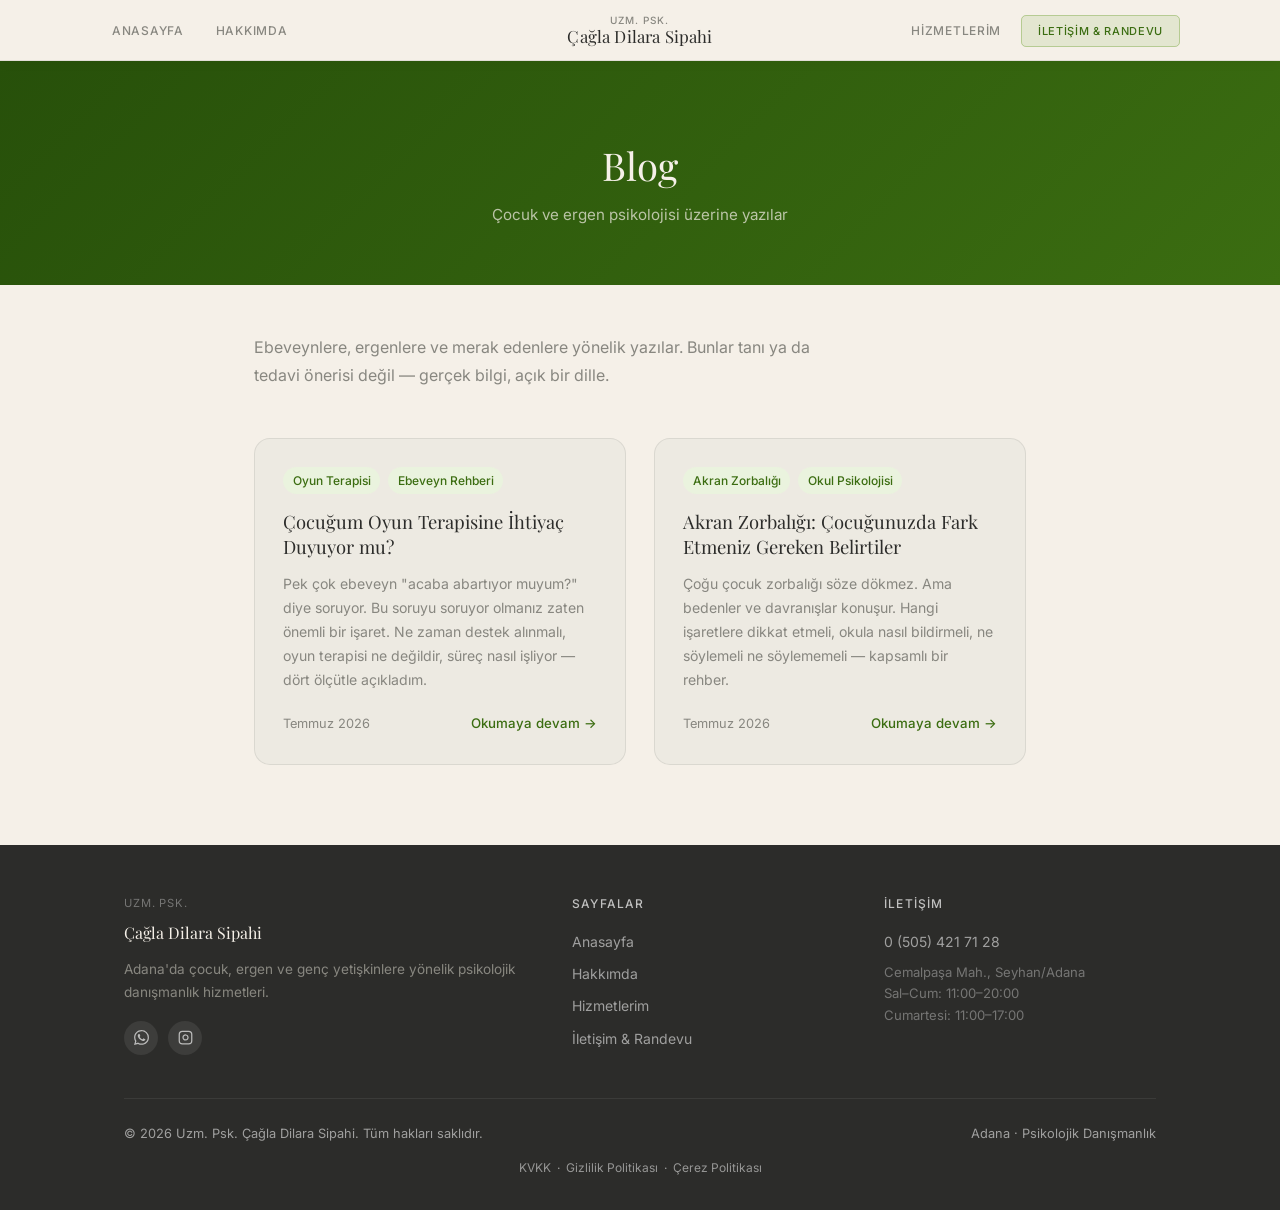
==== blog/index.html @ 6f2ede5b "feat: add blog section with two posts and index page - blog/index.html: blog listing page with card " ====
<!DOCTYPE html>
<html lang="tr">
<head>
  <meta charset="UTF-8">
  <meta name="viewport" content="width=device-width, initial-scale=1.0">
  <title>Blog | Çocuk ve Ergen Psikolojisi | Uzm. Psk. Çağla Dilara Sipahi</title>
  <meta name="description" content="Çocuk, ergen ve genç yetişkin psikolojisi üzerine ebeveynlere ve gençlere yönelik yazılar. Adana çocuk psikoloğu Çağla Dilara Sipahi'nin kaleminden.">
  <link rel="preconnect" href="https://fonts.googleapis.com">
  <link rel="preconnect" href="https://fonts.gstatic.com" crossorigin>
  <link href="https://fonts.googleapis.com/css2?family=Playfair+Display:ital,wght@0,400;0,500;1,400&family=Inter:wght@300;400;500&display=swap" rel="stylesheet">
  <link rel="stylesheet" href="../style.css?v=2">
  <link rel="canonical" href="https://pskcagladsipahi.com/blog">
  <meta property="og:type" content="website">
  <meta property="og:site_name" content="Uzm. Psk. Çağla Dilara Sipahi">
  <meta property="og:title" content="Blog | Çocuk ve Ergen Psikolojisi | Uzm. Psk. Çağla Dilara Sipahi">
  <meta property="og:description" content="Çocuk, ergen ve genç yetişkin psikolojisi üzerine ebeveynlere ve gençlere yönelik yazılar.">
  <meta property="og:url" content="https://pskcagladsipahi.com/blog">
  <meta property="og:locale" content="tr_TR">

  <style>
    .blog-index { max-width: 820px; margin: 0 auto; padding: 3rem 1.5rem 5rem; }
    .blog-index .section-intro { font-size: 1rem; color: var(--text-muted); line-height: 1.8; max-width: 600px; margin-bottom: 3rem; }
    .blog-grid { display: grid; grid-template-columns: 1fr 1fr; gap: 1.75rem; }
    .blog-card { background: var(--bg-alt); border-radius: var(--radius-lg); padding: 1.75rem; text-decoration: none; display: flex; flex-direction: column; transition: box-shadow var(--trans), transform var(--trans); border: 1px solid var(--border); }
    .blog-card:hover { box-shadow: 0 8px 32px rgba(0,0,0,.08); transform: translateY(-2px); }
    .blog-card .card-tags { display: flex; gap: .5rem; flex-wrap: wrap; margin-bottom: 1rem; }
    .blog-card .tag { background: var(--primary-light); color: var(--primary-dark); padding: .18rem .6rem; border-radius: 20px; font-size: .75rem; font-weight: 500; }
    .blog-card h2 { font-family: var(--font-display); font-size: 1.15rem; color: var(--heading); margin: 0 0 .75rem; line-height: 1.35; font-weight: 400; }
    .blog-card p { font-size: .88rem; color: var(--text-muted); line-height: 1.7; margin: 0 0 1.25rem; flex-grow: 1; }
    .blog-card .card-footer { display: flex; align-items: center; justify-content: space-between; font-size: .8rem; color: var(--text-muted); }
    .blog-card .read-more { color: var(--primary-dark); font-weight: 500; font-size: .83rem; }
    .blog-index h1 { font-family: var(--font-display); font-size: clamp(1.6rem, 3vw, 2.2rem); color: var(--heading); margin-bottom: .5rem; font-weight: 400; }
    @media (max-width: 620px) {
      .blog-grid { grid-template-columns: 1fr; }
    }
  </style>
</head>
<body>

  <nav class="navbar navbar-inner">
    <div class="nav-inner">
      <ul class="nav-left">
        <li><a href="/">Anasayfa</a></li>
        <li><a href="/hakkimda">Hakkımda</a></li>
      </ul>
      <a href="/" class="navbar-brand">
        <span class="brand-label">Uzm. Psk.</span>
        <span class="brand-name">Çağla Dilara Sipahi</span>
      </a>
      <ul class="nav-right">
        <li><a href="/hizmetler" class="nav-link">Hizmetlerim</a></li>
        <li><a href="/iletisim" class="nav-link nav-cta">İletişim &amp; Randevu</a></li>
      </ul>
      <button class="hamburger" id="hamburger" aria-label="Menüyü aç/kapat">
        <span></span><span></span><span></span>
      </button>
    </div>
  </nav>

  <div class="nav-links-mobile" id="mobileNav">
    <a href="/">Anasayfa</a>
    <a href="/hakkimda">Hakkımda</a>
    <a href="/hizmetler">Hizmetlerim</a>
    <a href="/iletisim">İletişim &amp; Randevu</a>
  </div>

  <div class="page-banner">
    <div class="container">
      <h1>Blog</h1>
      <p>Çocuk ve ergen psikolojisi üzerine yazılar</p>
    </div>
  </div>

  <main>
    <div class="blog-index">
      <p class="section-intro">Ebeveynlere, ergenlere ve merak edenlere yönelik yazılar. Bunlar tanı ya da tedavi önerisi değil — gerçek bilgi, açık bir dille.</p>

      <div class="blog-grid">

        <a href="/blog/cocugum-oyun-terapisine-ihtiyac-duyuyor-mu" class="blog-card">
          <div class="card-tags">
            <span class="tag">Oyun Terapisi</span>
            <span class="tag">Ebeveyn Rehberi</span>
          </div>
          <h2>Çocuğum Oyun Terapisine İhtiyaç Duyuyor mu?</h2>
          <p>Pek çok ebeveyn "acaba abartıyor muyum?" diye soruyor. Bu soruyu soruyor olmanız zaten önemli bir işaret. Ne zaman destek alınmalı, oyun terapisi ne değildir, süreç nasıl işliyor — dört ölçütle açıkladım.</p>
          <div class="card-footer">
            <time datetime="2026-07-15">Temmuz 2026</time>
            <span class="read-more">Okumaya devam →</span>
          </div>
        </a>

        <a href="/blog/akran-zorbaligi-belirtileri" class="blog-card">
          <div class="card-tags">
            <span class="tag">Akran Zorbalığı</span>
            <span class="tag">Okul Psikolojisi</span>
          </div>
          <h2>Akran Zorbalığı: Çocuğunuzda Fark Etmeniz Gereken Belirtiler</h2>
          <p>Çoğu çocuk zorbalığı söze dökmez. Ama bedenler ve davranışlar konuşur. Hangi işaretlere dikkat etmeli, okula nasıl bildirmeli, ne söylemeli ne söylememeli — kapsamlı bir rehber.</p>
          <div class="card-footer">
            <time datetime="2026-07-15">Temmuz 2026</time>
            <span class="read-more">Okumaya devam →</span>
          </div>
        </a>

      </div>
    </div>
  </main>

  <footer class="footer">
    <div class="container">
      <div class="footer-grid">
        <div class="footer-brand">
          <span class="brand-label">Uzm. Psk.</span>
          <div class="brand-name">Çağla Dilara Sipahi</div>
          <p>Adana'da çocuk, ergen ve genç yetişkinlere yönelik psikolojik danışmanlık hizmetleri.</p>
          <div class="footer-social">
            <a href="https://wa.me/905054217128" class="social-btn" target="_blank" rel="noopener" aria-label="WhatsApp">
              <svg width="15" height="15" viewBox="0 0 24 24" fill="currentColor"><path d="M17.472 14.382c-.297-.149-1.758-.867-2.03-.967-.273-.099-.471-.148-.67.15-.197.297-.767.966-.94 1.164-.173.199-.347.223-.644.075-.297-.15-1.255-.463-2.39-1.475-.883-.788-1.48-1.761-1.653-2.059-.173-.297-.018-.458.13-.606.134-.133.298-.347.446-.52.149-.174.198-.298.298-.497.099-.198.05-.371-.025-.52-.075-.149-.669-1.612-.916-2.207-.242-.579-.487-.5-.669-.51-.173-.008-.371-.01-.57-.01-.198 0-.52.074-.792.372-.272.297-1.04 1.016-1.04 2.479 0 1.462 1.065 2.875 1.213 3.074.149.198 2.096 3.2 5.077 4.487.709.306 1.262.489 1.694.625.712.227 1.36.195 1.871.118.571-.085 1.758-.719 2.006-1.413.248-.694.248-1.289.173-1.413-.074-.124-.272-.198-.57-.347m-5.421 7.403h-.004a9.87 9.87 0 0 1-5.031-1.378l-.361-.214-3.741.982.998-3.648-.235-.374a9.86 9.86 0 0 1-1.51-5.26c.001-5.45 4.436-9.884 9.888-9.884 2.64 0 5.122 1.03 6.988 2.898a9.825 9.825 0 0 1 2.893 6.994c-.003 5.45-4.437 9.884-9.885 9.884m8.413-18.297A11.815 11.815 0 0 0 12.05 0C5.495 0 .16 5.335.157 11.892c0 2.096.547 4.142 1.588 5.945L.057 24l6.305-1.654a11.882 11.882 0 0 0 5.683 1.448h.005c6.554 0 11.89-5.335 11.893-11.893a11.821 11.821 0 0 0-3.48-8.413z"/></svg>
            </a>
            <a href="https://www.instagram.com/uzm.psk.cagladsipahi/" class="social-btn" target="_blank" rel="noopener" aria-label="Instagram">
              <svg width="15" height="15" viewBox="0 0 24 24" fill="none" stroke="currentColor" stroke-width="2"><rect x="2" y="2" width="20" height="20" rx="5"/><path d="M16 11.37A4 4 0 1 1 12.63 8 4 4 0 0 1 16 11.37z"/><line x1="17.5" y1="6.5" x2="17.51" y2="6.5"/></svg>
            </a>
          </div>
        </div>
        <div>
          <h5>Sayfalar</h5>
          <ul>
            <li><a href="/">Anasayfa</a></li>
            <li><a href="/hakkimda">Hakkımda</a></li>
            <li><a href="/hizmetler">Hizmetlerim</a></li>
            <li><a href="/iletisim">İletişim &amp; Randevu</a></li>
          </ul>
        </div>
        <div>
          <h5>İletişim</h5>
          <ul>
            <li><a href="tel:+905054217128">0 (505) 421 71 28</a></li>
            <li style="color:rgba(255,255,255,.35); font-size:.82rem; margin-top:.5rem; line-height:1.65">
              Cemalpaşa Mah., Seyhan/Adana<br>
              Sal–Cum: 11:00–20:00<br>
              Cumartesi: 11:00–17:00
            </li>
          </ul>
        </div>
      </div>
      <div class="footer-bottom">
        <span>&copy; <span id="footer-year">2026</span> Uzm. Psk. Çağla Dilara Sipahi. Tüm hakları saklıdır.</span>
        <span>Adana · Psikolojik Danışmanlık</span>
      </div>
      <div style="text-align:center; padding-top:.75rem; font-size:.75rem;">
        <a href="/kvkk" style="color:rgba(255,255,255,.5); text-decoration:none;">KVKK</a>
        &nbsp;·&nbsp;
        <a href="/gizlilik-politikasi" style="color:rgba(255,255,255,.5); text-decoration:none;">Gizlilik Politikası</a>
        &nbsp;·&nbsp;
        <a href="/cerez-politikasi" style="color:rgba(255,255,255,.5); text-decoration:none;">Çerez Politikası</a>
      </div>
    </div>
  </footer>

  <script>
    const hamburger = document.getElementById('hamburger');
    const mobileNav = document.getElementById('mobileNav');
    hamburger.addEventListener('click', () => mobileNav.classList.toggle('open'));
    mobileNav.querySelectorAll('a').forEach(a => a.addEventListener('click', () => mobileNav.classList.remove('open')));
    document.getElementById('footer-year').textContent = new Date().getFullYear();
  </script>
</body>
</html>
---- style.css ----
/* =============================================
   pskcagladsipahi.com — Design System v2
   ============================================= */

:root {
  --primary:       #639922;
  --primary-dark:  #3B6D11;
  --primary-light: #EAF3DE;
  --accent:        #E8A830;
  --accent-light:  #FDF0D0;
  --accent-dark:   #C48A10;
  --accent-deep:   #A0720A;
  --text:          #2C2C2A;
  --text-muted:    #888780;
  --bg:            #F5F0E8;
  --bg-alt:        #EDEAE2;
  --bg-bej:        #EDE5D0;
  --hero-dark:     #27500A;
  --white:         #FFFFFF;
  --border:        rgba(0,0,0,0.08);
  --whatsapp:      #1DAF5B;
  --whatsapp-text: #C0DD97;

  --font-display: 'Playfair Display', Georgia, serif;
  --font-body:    'Inter', system-ui, sans-serif;

  --radius:    7px;
  --radius-md: 12px;
  --radius-lg: 16px;
  --shadow:    0 4px 24px rgba(44,44,42,.07);
  --shadow-lg: 0 12px 48px rgba(44,44,42,.12);
  --trans:     .28s ease;

  --max-w: 1080px;
}

/* ---- Accessibility ---- */
.visually-hidden { position: absolute; width: 1px; height: 1px; padding: 0; margin: -1px; overflow: hidden; clip: rect(0,0,0,0); white-space: nowrap; border: 0; }

/* ---- Reset ---- */
*, *::before, *::after { box-sizing: border-box; margin: 0; padding: 0; }
html { scroll-behavior: smooth; font-size: 16px; }
body {
  font-family: var(--font-body);
  background: var(--bg);
  color: var(--text);
  line-height: 1.8;
  -webkit-font-smoothing: antialiased;
  font-size: 14px;
}
img { max-width: 100%; display: block; }
a { color: inherit; text-decoration: none; }
ul { list-style: none; }

/* ---- Container ---- */
.container {
  max-width: var(--max-w);
  margin: 0 auto;
  padding: 0 1.5rem;
}

/* ---- Typography ---- */
h1, h2, h3, h4 {
  font-family: var(--font-display);
  line-height: 1.25;
  color: var(--text);
  font-weight: 400;
}
h1 { font-size: clamp(2rem, 5vw, 2.8rem); }
h2 { font-size: clamp(1.5rem, 3vw, 1.9rem); }
h3 { font-size: 1rem; font-weight: 500; font-family: var(--font-body); }
h4 { font-size: .9rem; font-weight: 500; font-family: var(--font-body); }
p  { color: var(--text-muted); }
em { font-style: italic; color: var(--primary); font-family: var(--font-display); }

/* ---- Buttons ---- */
.btn {
  display: inline-flex;
  align-items: center;
  gap: .5rem;
  padding: .8rem 1.6rem;
  border-radius: var(--radius);
  font-size: .88rem;
  font-weight: 500;
  font-family: var(--font-body);
  cursor: pointer;
  border: none;
  transition: transform var(--trans), box-shadow var(--trans), opacity var(--trans);
  white-space: nowrap;
}
.btn:hover { transform: translateY(-2px); box-shadow: var(--shadow-lg); }

.btn-whatsapp {
  background: var(--whatsapp);
  color: var(--whatsapp-text);
  font-size: .92rem;
  font-weight: 600;
  padding: .9rem 1.8rem;
  border-radius: var(--radius);
}
.btn-whatsapp svg { fill: var(--whatsapp-text); }
.btn-whatsapp:hover { opacity: .9; }

.btn-primary { background: var(--primary); color: var(--white); }
.btn-primary:hover { background: var(--primary-dark); }

.btn-outline {
  background: transparent;
  color: var(--primary);
  border: 1.5px solid var(--primary);
}
.btn-outline:hover { background: var(--primary); color: var(--white); }

.btn-outline-white {
  background: transparent;
  color: rgba(245,240,232,.85);
  border: 1.5px solid rgba(245,240,232,.4);
}
.btn-outline-white:hover { background: rgba(255,255,255,.12); }

/* ---- Section helpers ---- */
.section { padding: 5rem 0; }
.section-alt { background: var(--bg-alt); }
.section-bej { background: var(--bg-bej); }

.eyebrow {
  display: inline-block;
  font-size: 11px;
  font-weight: 500;
  letter-spacing: .1em;
  text-transform: uppercase;
  color: var(--accent-deep);
  margin-bottom: .9rem;
}
.section-tag {
  display: inline-block;
  font-size: 11px;
  font-weight: 500;
  letter-spacing: .1em;
  text-transform: uppercase;
  color: var(--accent-deep);
  background: var(--accent-light);
  padding: .3rem .85rem;
  border-radius: 20px;
  margin-bottom: 1rem;
}
.section-title { margin-bottom: .7rem; }
.section-lead  { font-size: .97rem; max-width: 580px; margin-bottom: 2.5rem; }
.centered { text-align: center; }
.centered .section-lead { margin-left: auto; margin-right: auto; }

/* ---- Scroll Reveal ---- */
.reveal {
  opacity: 0;
  transform: translateY(20px);
  transition: opacity .7s ease, transform .7s ease;
}
.reveal.visible {
  opacity: 1;
  transform: translateY(0);
}

/* =============================================
   NAVBAR
   ============================================= */
/* Info bar */
.info-bar {
  position: absolute;
  top: 0; left: 0; right: 0;
  z-index: 1000;
  background: var(--text);
  color: rgba(245,240,232,.65);
  font-size: 11.5px;
  letter-spacing: .03em;
}
.info-bar-inner {
  max-width: var(--max-w);
  margin: 0 auto;
  padding: 7px 40px;
  display: flex;
  align-items: center;
  gap: .75rem;
  flex-wrap: wrap;
}
.info-bar span { display: flex; align-items: center; gap: .35rem; }
.info-bar a { color: rgba(245,240,232,.75); text-decoration: none; transition: color var(--trans); }
.info-bar a:hover { color: #F5C96A; }
.info-bar-sep { color: rgba(245,240,232,.2); }
@media (max-width: 640px) { .info-bar { display: none; } }

.navbar {
  position: absolute;
  top: 34px; left: 0; right: 0;
  z-index: 999;
  padding: 22px 40px;
  background: var(--bg);
  border-bottom: 1px solid var(--border);
  box-shadow: 0 2px 12px rgba(0,0,0,.04);
}
.nav-inner {
  max-width: var(--max-w);
  margin: 0 auto;
  display: grid;
  grid-template-columns: 1fr auto 1fr;
  align-items: center;
}
.nav-left, .nav-right {
  display: flex;
  align-items: center;
  gap: .5rem;
}
.nav-right { justify-content: flex-end; }

.nav-left a, .nav-right a.nav-link {
  font-size: 12px;
  font-weight: 500;
  letter-spacing: .06em;
  text-transform: uppercase;
  color: var(--text-muted);
  padding: .45rem .75rem;
  border-radius: 5px;
  transition: color var(--trans), background var(--trans);
}
.nav-left a:hover,
.nav-right a.nav-link:hover,
.nav-left a.active,
.nav-right a.nav-link.active { color: var(--primary); background: var(--primary-light); }

.nav-cta {
  background: rgba(99,153,34,.12) !important;
  border: 1px solid rgba(99,153,34,.35) !important;
  color: var(--primary-dark) !important;
  font-size: 11px !important;
  font-weight: 500 !important;
  padding: 8px 16px !important;
  border-radius: 5px !important;
  text-transform: uppercase !important;
  letter-spacing: .06em !important;
  transition: background var(--trans) !important;
}
.nav-cta:hover { background: rgba(99,153,34,.2) !important; }

.navbar-brand {
  display: flex;
  flex-direction: column;
  align-items: center;
  text-align: center;
  line-height: 1.2;
}
.navbar-brand .brand-label {
  font-size: 10px;
  letter-spacing: .1em;
  text-transform: uppercase;
  color: var(--text-muted);
  font-weight: 500;
}
.navbar-brand .brand-name {
  font-family: var(--font-display);
  font-size: 1.05rem;
  font-weight: 400;
  color: var(--text);
  letter-spacing: .01em;
}

/* Mobile nav — hidden by default everywhere */
.nav-links-mobile {
  display: none;
}
.nav-links-mobile.open {
  display: flex;
  position: fixed;
  top: 0; left: 0; right: 0; bottom: 0;
  background: var(--text);
  flex-direction: column;
  align-items: center;
  justify-content: center;
  gap: 1.5rem;
  z-index: 998;
}
.nav-links-mobile a {
  font-size: 1.1rem;
  font-weight: 500;
  color: rgba(245,240,232,.85);
  text-transform: uppercase;
  letter-spacing: .1em;
}

/* Hamburger (mobile only) */
.hamburger {
  display: none;
  flex-direction: column;
  gap: 5px;
  background: none;
  border: none;
  cursor: pointer;
  padding: .5rem;
}
.hamburger span {
  display: block;
  width: 22px;
  height: 1.5px;
  background: rgba(245,240,232,.85);
  border-radius: 2px;
  transition: var(--trans);
}

/* Inner page navbar (sticky, not absolute) */
.navbar-inner {
  position: sticky;
  top: 0;
  background: var(--bg);
  border-bottom: 1px solid var(--border);
  box-shadow: 0 2px 12px rgba(0,0,0,.04);
  padding: 14px 40px;
}
.navbar-inner .nav-left a,
.navbar-inner .nav-right a.nav-link {
  color: var(--text-muted);
}
.navbar-inner .nav-left a:hover,
.navbar-inner .nav-right a.nav-link:hover,
.navbar-inner .nav-left a.active,
.navbar-inner .nav-right a.nav-link.active {
  color: var(--primary);
  background: var(--primary-light);
}
.navbar-inner .brand-label { color: var(--text-muted); }
.navbar-inner .brand-name  { color: var(--text); }
.navbar-inner .nav-cta {
  background: rgba(99,153,34,.12) !important;
  border: 1px solid rgba(99,153,34,.35) !important;
  color: var(--primary-dark) !important;
}
.navbar-inner .nav-cta:hover { background: rgba(99,153,34,.2) !important; }

/* =============================================
   PAGE BANNER (inner pages)
   ============================================= */
.page-banner {
  background: linear-gradient(135deg, var(--hero-dark) 0%, var(--primary-dark) 100%);
  padding: 5rem 0 3.5rem;
  text-align: center;
  color: var(--white);
}
.page-banner h1 { color: #F5F0E8; font-size: clamp(1.8rem, 4vw, 2.4rem); font-weight: 400; }
.page-banner p  { color: rgba(245,240,232,.7); margin-top: .75rem; font-size: .95rem; }

/* =============================================
   HERO
   ============================================= */
.hero {
  position: relative;
  height: 100vh;
  min-height: 700px;
  display: flex;
  align-items: center;
  justify-content: center;
  text-align: center;
  overflow: hidden;
}
.hero-bg {
  position: absolute;
  inset: 0;
  background-image: url('adana-psikolog-ofis.jpg');
  background-size: cover;
  background-position: center;
  background-repeat: no-repeat;
  z-index: 0;
}
.hero-overlay {
  position: absolute; inset: 0; z-index: 1;
  background: rgba(0, 0, 0, 0.62);
}
.hero-content {
  position: relative;
  z-index: 2;
  max-width: 800px;
  margin: 0 auto;
  padding: 0 1.5rem;
}
.hero-eyebrow {
  font-size: 16px;
  font-weight: 600;
  letter-spacing: .12em;
  text-transform: uppercase;
  color: #F5C96A;
  margin-bottom: 1rem;
  display: block;
  text-shadow: 0 1px 8px rgba(0,0,0,.5);
}
.hero-title {
  font-family: var(--font-display);
  font-size: clamp(1.6rem, 3.5vw, 2.2rem);
  font-weight: 400;
  font-style: italic;
  color: rgba(245,240,232,.95);
  margin-bottom: .4rem;
  text-shadow: 0 2px 16px rgba(0,0,0,.6);
}
.hero-name {
  font-family: var(--font-display);
  font-size: clamp(2rem, 5vw, 2.8rem);
  font-weight: 400;
  color: #F5F0E8;
  margin-bottom: 1.25rem;
  display: block;
  text-shadow: 0 2px 16px rgba(0,0,0,.6);
}
.hero-desc {
  font-size: .95rem;
  color: rgba(245,240,232,.88);
  margin-bottom: 2.25rem;
  line-height: 1.75;
  text-shadow: 0 1px 10px rgba(0,0,0,.55);
}
.hero-actions { display: flex; flex-wrap: wrap; gap: 1rem; justify-content: center; }

/* Hero fade-up animations */
@keyframes fadeUp {
  from { opacity: 0; transform: translateY(24px); }
  to   { opacity: 1; transform: translateY(0); }
}
.hero-eyebrow { animation: fadeUp .6s ease .15s both; }
.hero-title   { animation: fadeUp .6s ease .35s both; }
.hero-name    { animation: fadeUp .6s ease .50s both; }
.hero-desc    { animation: fadeUp .6s ease .70s both; }
.hero-actions { animation: fadeUp .6s ease .90s both; }

/* =============================================
   SERVICES LIST (index)
   ============================================= */
.services-list { margin-top: 2rem; }
.service-row {
  display: grid;
  grid-template-columns: 40px 1fr 44px;
  gap: 1.25rem;
  align-items: center;
  padding: 20px 0;
  border-bottom: .5px solid var(--border);
  transition: background var(--trans);
}
.service-row:first-child { border-top: .5px solid var(--border); }
.service-num {
  font-size: 12px;
  font-weight: 500;
  color: var(--accent-dark);
  font-family: var(--font-body);
}
.service-row h3 {
  font-size: .97rem;
  font-weight: 500;
  color: var(--text);
  margin-bottom: .2rem;
}
.service-row p { font-size: .88rem; line-height: 1.65; }
.service-row-icon {
  width: 40px; height: 40px;
  background: var(--accent-light);
  border-radius: 10px;
  display: flex;
  align-items: center;
  justify-content: center;
  font-size: 1.1rem;
  color: var(--accent-deep);
}
.service-link {
  display: inline-flex;
  align-items: center;
  gap: .3rem;
  margin-top: .35rem;
  font-size: .82rem;
  font-weight: 500;
  color: var(--primary);
}
.service-link:hover { color: var(--primary-dark); }

/* Full services page cards */
.service-full {
  display: grid;
  grid-template-columns: 64px 1fr;
  gap: 1.5rem;
  background: var(--white);
  border-radius: var(--radius-md);
  padding: 2rem;
  border: 1px solid var(--border);
  margin-bottom: 1.25rem;
  transition: box-shadow var(--trans);
}
.service-full:hover { box-shadow: var(--shadow); }
.service-full .service-icon { margin: 0; }
.service-full h3 { margin-bottom: .45rem; }
.service-icon {
  width: 52px; height: 52px;
  border-radius: 12px;
  background: var(--accent-light);
  display: flex;
  align-items: center;
  justify-content: center;
  margin-bottom: 1rem;
  font-size: 1.4rem;
  color: var(--accent-deep);
}

/* =============================================
   PROCESS STEPS
   ============================================= */
.process-split {
  display: grid;
  grid-template-columns: 1fr 1fr;
  min-height: 420px;
}
.process-photo {
  background: linear-gradient(170deg, #2A3A18 0%, #3D5020 50%, #4A6028 100%);
  display: flex;
  align-items: center;
  justify-content: center;
  font-size: 4rem;
  color: rgba(255,255,255,.15);
  border-radius: var(--radius-lg) 0 0 var(--radius-lg);
  overflow: hidden;
}
.process-photo img {
  width: 100%; height: 100%; object-fit: cover;
}
.process-content {
  background: var(--bg-bej);
  padding: 4rem 3rem;
  border-radius: 0 var(--radius-lg) var(--radius-lg) 0;
}
.steps-list { display: flex; flex-direction: column; gap: 1.75rem; margin-top: 2rem; }
.step-item { display: flex; gap: 1.25rem; align-items: flex-start; }
.step-num {
  font-size: 12px;
  font-weight: 500;
  color: var(--accent-dark);
  min-width: 28px;
  padding-top: .1rem;
  font-family: var(--font-body);
  letter-spacing: .04em;
}
.step-item h3 { font-size: .95rem; font-weight: 500; margin-bottom: .3rem; color: var(--text); }
.step-item p  { font-size: .88rem; line-height: 1.7; }

/* =============================================
   FAQ
   ============================================= */
.faq-list {
  max-width: 720px;
  margin: 0 auto;
  display: flex;
  flex-direction: column;
  gap: .6rem;
}
.faq-item {
  background: var(--white);
  border: 1px solid var(--border);
  border-radius: var(--radius);
  overflow: hidden;
  transition: box-shadow var(--trans);
}
.faq-item:hover { box-shadow: var(--shadow); }
.faq-item summary {
  padding: 1.1rem 1.4rem;
  font-weight: 500;
  font-size: .95rem;
  color: var(--text);
  cursor: pointer;
  list-style: none;
  display: flex;
  justify-content: space-between;
  align-items: center;
  gap: 1rem;
  font-family: var(--font-body);
}
.faq-item summary::-webkit-details-marker { display: none; }
.faq-item summary::after {
  content: '+';
  font-size: 1.3rem;
  font-weight: 300;
  color: var(--primary);
  flex-shrink: 0;
  transition: transform var(--trans);
}
.faq-item[open] summary::after  { transform: rotate(45deg); }
.faq-item[open] summary         { color: var(--primary); border-bottom: 1px solid var(--border); }
.faq-item p {
  padding: 1rem 1.4rem;
  font-size: .9rem;
  line-height: 1.75;
}

/* =============================================
   CTA SECTION
   ============================================= */
.cta-banner {
  background: var(--bg);
  padding: 5rem 0;
  text-align: center;
  border-top: 1px solid var(--border);
}
.cta-banner .eyebrow { display: block; margin-bottom: .9rem; }
.cta-banner h2 { margin-bottom: .75rem; }
.cta-banner p  { font-size: .95rem; margin-bottom: 2rem; }
.cta-actions   { display: flex; justify-content: center; flex-wrap: wrap; gap: 1rem; }

/* =============================================
   ABOUT PAGE
   ============================================= */
.about-intro {
  display: grid;
  grid-template-columns: 1fr 1fr;
  gap: 4rem;
  align-items: start;
}
.about-photo {
  background: linear-gradient(170deg, #2A3A18 0%, #3D5020 50%, #4A6028 100%);
  border-radius: var(--radius-lg);
  aspect-ratio: 4/5;
  display: flex;
  align-items: center;
  justify-content: center;
  font-size: 5rem;
  color: rgba(255,255,255,.12);
  overflow: hidden;
}
.about-photo img {
  width: 100%; height: 100%;
  object-fit: cover;
  border-radius: var(--radius-lg);
}
.about-text .section-tag  { margin-top: 0; }
.about-text h2 { margin-bottom: 1rem; }
.about-text p  { margin-bottom: 1rem; }

.edu-timeline { margin-top: 2rem; }
.edu-item {
  display: flex;
  gap: 1.25rem;
  padding-bottom: 1.75rem;
  position: relative;
}
.edu-item:not(:last-child)::before {
  content: '';
  position: absolute;
  left: 18px; top: 38px;
  width: 1px;
  height: calc(100% - 20px);
  background: var(--border);
}
.edu-dot {
  width: 36px; height: 36px; min-width: 36px;
  border-radius: 50%;
  background: var(--accent-light);
  border: 1.5px solid var(--accent);
  display: flex;
  align-items: center;
  justify-content: center;
  font-size: .85rem;
}
.edu-year  { font-size: .75rem; font-weight: 700; letter-spacing: .06em; text-transform: uppercase; color: var(--accent-deep); margin-bottom: .2rem; }
.edu-title { font-weight: 500; color: var(--text); margin-bottom: .2rem; font-size: .95rem; }
.edu-sub   { font-size: .875rem; }

.trainings-grid {
  display: grid;
  grid-template-columns: repeat(auto-fill, minmax(220px, 1fr));
  gap: .85rem;
}
.training-pill {
  display: flex;
  align-items: center;
  gap: .7rem;
  background: var(--white);
  border: 1px solid var(--border);
  border-radius: var(--radius);
  padding: .85rem 1rem;
  font-size: .88rem;
  font-weight: 500;
  transition: box-shadow var(--trans);
}
.training-pill:hover { box-shadow: var(--shadow); }
.training-pill span { font-size: 1.15rem; }

/* =============================================
   CONTACT PAGE
   ============================================= */
.contact-grid {
  display: grid;
  grid-template-columns: 1fr 1fr;
  gap: 3rem;
  align-items: start;
}
.info-cards { display: flex; flex-direction: column; gap: .85rem; }
.info-card {
  display: flex;
  align-items: flex-start;
  gap: 1rem;
  background: var(--white);
  border: 1px solid var(--border);
  border-radius: var(--radius);
  padding: 1.1rem 1.4rem;
}
.info-icon {
  width: 40px; height: 40px; min-width: 40px;
  border-radius: 10px;
  background: var(--accent-light);
  display: flex;
  align-items: center;
  justify-content: center;
  font-size: 1.1rem;
  color: var(--accent-deep);
}
.info-card h4 { font-size: .75rem; font-weight: 700; letter-spacing: .08em; text-transform: uppercase; color: var(--accent-deep); margin-bottom: .3rem; font-family: var(--font-body); }
.info-card p  { font-size: .9rem; color: var(--text); margin: 0; }
.info-card a  { color: var(--primary); font-weight: 500; }
.info-card a:hover { text-decoration: underline; }

.contact-ctas { display: flex; flex-direction: column; gap: .85rem; margin-top: 1.25rem; }
.contact-ctas .btn { justify-content: center; }

.map-wrap {
  border-radius: var(--radius-md);
  overflow: hidden;
  border: 1px solid var(--border);
  height: 360px;
}
.map-wrap iframe { width: 100%; height: 100%; border: 0; display: block; }

/* =============================================
   FOOTER
   ============================================= */
.footer {
  background: var(--text);
  color: rgba(255,255,255,.55);
  padding: 3rem 0 2rem;
}
.footer-grid {
  display: grid;
  grid-template-columns: 1.5fr 1fr 1fr;
  gap: 2.5rem;
  margin-bottom: 2.5rem;
}
.footer-brand .brand-name  { font-family: var(--font-display); color: #F5F0E8; font-size: 1rem; font-weight: 400; }
.footer-brand .brand-label { font-size: .7rem; color: rgba(255,255,255,.35); letter-spacing: .08em; text-transform: uppercase; margin-bottom: .4rem; display: block; }
.footer-brand p { font-size: .85rem; margin-top: .65rem; line-height: 1.65; }
.footer h5 { color: rgba(255,255,255,.7); font-size: .75rem; letter-spacing: .1em; text-transform: uppercase; margin-bottom: .9rem; font-family: var(--font-body); font-weight: 500; }
.footer ul li { margin-bottom: .45rem; }
.footer ul a { font-size: .875rem; transition: color var(--trans); }
.footer ul a:hover { color: rgba(255,255,255,.9); }
.footer-social { display: flex; gap: .65rem; margin-top: 1.1rem; }
.social-btn {
  width: 34px; height: 34px;
  border-radius: 50%;
  background: rgba(255,255,255,.08);
  display: flex;
  align-items: center;
  justify-content: center;
  transition: background var(--trans);
  color: rgba(255,255,255,.65);
}
.social-btn:hover { background: var(--primary); color: var(--white); }
.footer-bottom {
  border-top: 1px solid rgba(255,255,255,.07);
  padding-top: 1.4rem;
  display: flex;
  justify-content: space-between;
  align-items: center;
  flex-wrap: wrap;
  gap: 1rem;
  font-size: .8rem;
}

/* =============================================
   RESPONSIVE
   ============================================= */
@media (max-width: 960px) {
  .about-intro    { grid-template-columns: 1fr; }
  .contact-grid   { grid-template-columns: 1fr; }
  .footer-grid    { grid-template-columns: 1fr 1fr; }
  .about-photo    { max-width: 360px; }
  .process-split  { grid-template-columns: 1fr; }
  .process-photo  { min-height: 240px; border-radius: var(--radius-lg) var(--radius-lg) 0 0; }
  .process-content{ border-radius: 0 0 var(--radius-lg) var(--radius-lg); padding: 2.5rem 2rem; }
}

@media (max-width: 640px) {
  /* Hamburger nav */
  .hamburger { display: flex; }
  .nav-left, .nav-right { display: none; }
  .nav-inner { grid-template-columns: auto 1fr auto; }
  .navbar-brand { align-items: flex-start; }


  .navbar { padding: 18px 20px; top: 0; }
  .navbar-inner { padding: 14px 20px; }

  .hero { padding: 6rem 0 4.5rem; }
  .section { padding: 3.5rem 0; }

  .service-full { grid-template-columns: 1fr; }
  .footer-grid  { grid-template-columns: 1fr; }
  .footer-bottom{ flex-direction: column; text-align: center; }
}
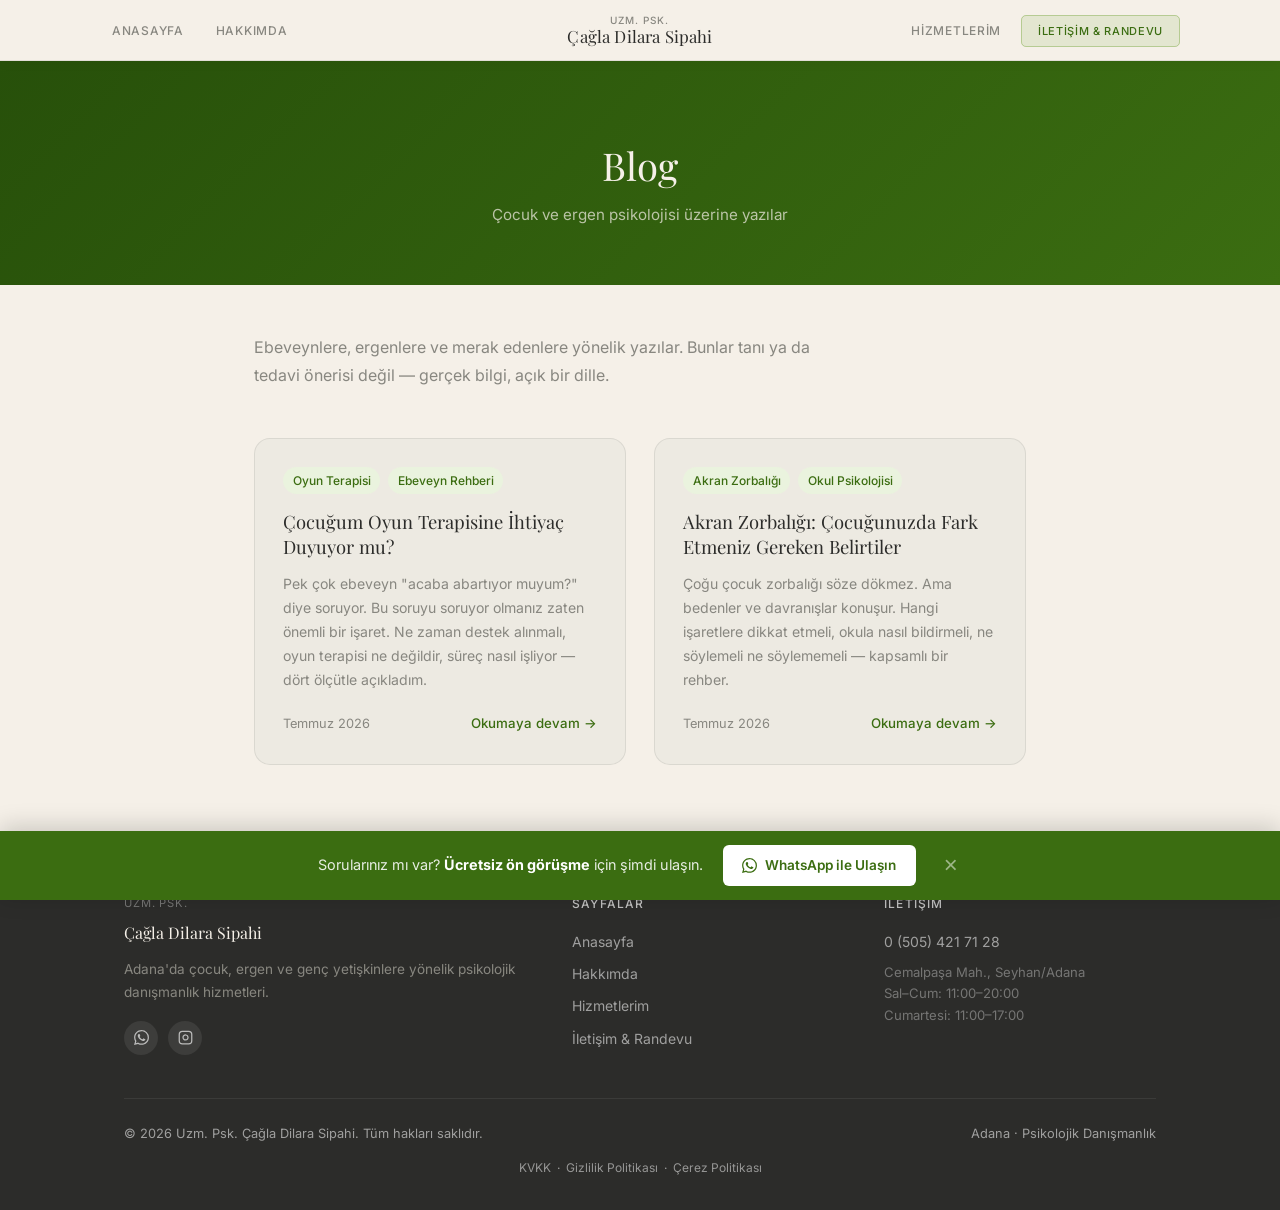
==== commit 9f2c52ed: "feat: add sticky bottom CTA bar to all pages Appears after 300px scroll, dismissed with X (sessionSt" ====
--- a/blog/index.html
+++ b/blog/index.html
@@ -165,5 +165,31 @@
     mobileNav.querySelectorAll('a').forEach(a => a.addEventListener('click', () => mobileNav.classList.remove('open')));
     document.getElementById('footer-year').textContent = new Date().getFullYear();
   </script>
+
+  <!-- STICKY CTA -->
+  <div class="sticky-cta" id="stickyCta">
+    <div class="sticky-cta-inner">
+      <span class="sticky-cta-text">Sorularınız mı var? <strong>Ücretsiz ön görüşme</strong> için şimdi ulaşın.</span>
+      <a href="https://wa.me/905054217128" class="sticky-cta-btn" target="_blank" rel="noopener">
+        <svg width="15" height="15" viewBox="0 0 24 24" fill="currentColor" aria-hidden="true"><path d="M17.472 14.382c-.297-.149-1.758-.867-2.03-.967-.273-.099-.471-.148-.67.15-.197.297-.767.966-.94 1.164-.173.199-.347.223-.644.075-.297-.15-1.255-.463-2.39-1.475-.883-.788-1.48-1.761-1.653-2.059-.173-.297-.018-.458.13-.606.134-.133.298-.347.446-.52.149-.174.198-.298.298-.497.099-.198.05-.371-.025-.52-.075-.149-.669-1.612-.916-2.207-.242-.579-.487-.5-.669-.51-.173-.008-.371-.01-.57-.01-.198 0-.52.074-.792.372-.272.297-1.04 1.016-1.04 2.479 0 1.462 1.065 2.875 1.213 3.074.149.198 2.096 3.2 5.077 4.487.709.306 1.262.489 1.694.625.712.227 1.36.195 1.871.118.571-.085 1.758-.719 2.006-1.413.248-.694.248-1.289.173-1.413-.074-.124-.272-.198-.57-.347m-5.421 7.403h-.004a9.87 9.87 0 0 1-5.031-1.378l-.361-.214-3.741.982.998-3.648-.235-.374a9.86 9.86 0 0 1-1.51-5.26c.001-5.45 4.436-9.884 9.888-9.884 2.64 0 5.122 1.03 6.988 2.898a9.825 9.825 0 0 1 2.893 6.994c-.003 5.45-4.437 9.884-9.885 9.884m8.413-18.297A11.815 11.815 0 0 0 12.05 0C5.495 0 .16 5.335.157 11.892c0 2.096.547 4.142 1.588 5.945L.057 24l6.305-1.654a11.882 11.882 0 0 0 5.683 1.448h.005c6.554 0 11.89-5.335 11.893-11.893a11.821 11.821 0 0 0-3.48-8.413z"/></svg>
+        WhatsApp ile Ulaşın
+      </a>
+      <button class="sticky-cta-close" id="stickyCtaClose" aria-label="Kapat">×</button>
+    </div>
+  </div>
+  <script>
+    (function() {
+      var cta = document.getElementById('stickyCta');
+      var closeBtn = document.getElementById('stickyCtaClose');
+      if (!cta || sessionStorage.getItem('ctaDismissed')) return;
+      window.addEventListener('scroll', function() {
+        if (window.scrollY > 300) cta.classList.add('visible');
+      }, { passive: true });
+      closeBtn.addEventListener('click', function() {
+        cta.classList.remove('visible');
+        sessionStorage.setItem('ctaDismissed', '1');
+      });
+    })();
+  </script>
 </body>
 </html>
--- a/style.css
+++ b/style.css
@@ -801,3 +801,65 @@
   .footer-grid  { grid-template-columns: 1fr; }
   .footer-bottom{ flex-direction: column; text-align: center; }
 }
+
+/* =============================================
+   STICKY BOTTOM CTA
+   ============================================= */
+.sticky-cta {
+  position: fixed;
+  bottom: -90px;
+  left: 0; right: 0;
+  z-index: 990;
+  background: var(--primary-dark);
+  color: #fff;
+  padding: .9rem 1.5rem;
+  box-shadow: 0 -4px 24px rgba(0,0,0,.18);
+  transition: bottom .38s cubic-bezier(.4,0,.2,1);
+}
+.sticky-cta.visible { bottom: 0; }
+.sticky-cta-inner {
+  display: flex;
+  align-items: center;
+  justify-content: center;
+  gap: 1.25rem;
+  max-width: 900px;
+  margin: 0 auto;
+  flex-wrap: wrap;
+}
+.sticky-cta-text {
+  font-size: .9rem;
+  color: rgba(255,255,255,.88);
+  line-height: 1.4;
+}
+.sticky-cta-text strong { color: #fff; }
+.sticky-cta-btn {
+  display: inline-flex;
+  align-items: center;
+  gap: .5rem;
+  background: #fff;
+  color: var(--primary-dark);
+  padding: .5rem 1.2rem;
+  border-radius: 6px;
+  font-size: .85rem;
+  font-weight: 600;
+  white-space: nowrap;
+  text-decoration: none;
+  transition: background var(--trans), transform var(--trans);
+}
+.sticky-cta-btn:hover { background: var(--primary-light); transform: translateY(-1px); }
+.sticky-cta-close {
+  background: none;
+  border: none;
+  color: rgba(255,255,255,.5);
+  font-size: 1.5rem;
+  cursor: pointer;
+  line-height: 1;
+  padding: 0 .25rem;
+  margin-left: .25rem;
+  transition: color var(--trans);
+}
+.sticky-cta-close:hover { color: #fff; }
+@media (max-width: 600px) {
+  .sticky-cta-inner { gap: .75rem; justify-content: space-between; }
+  .sticky-cta-text { font-size: .82rem; }
+}
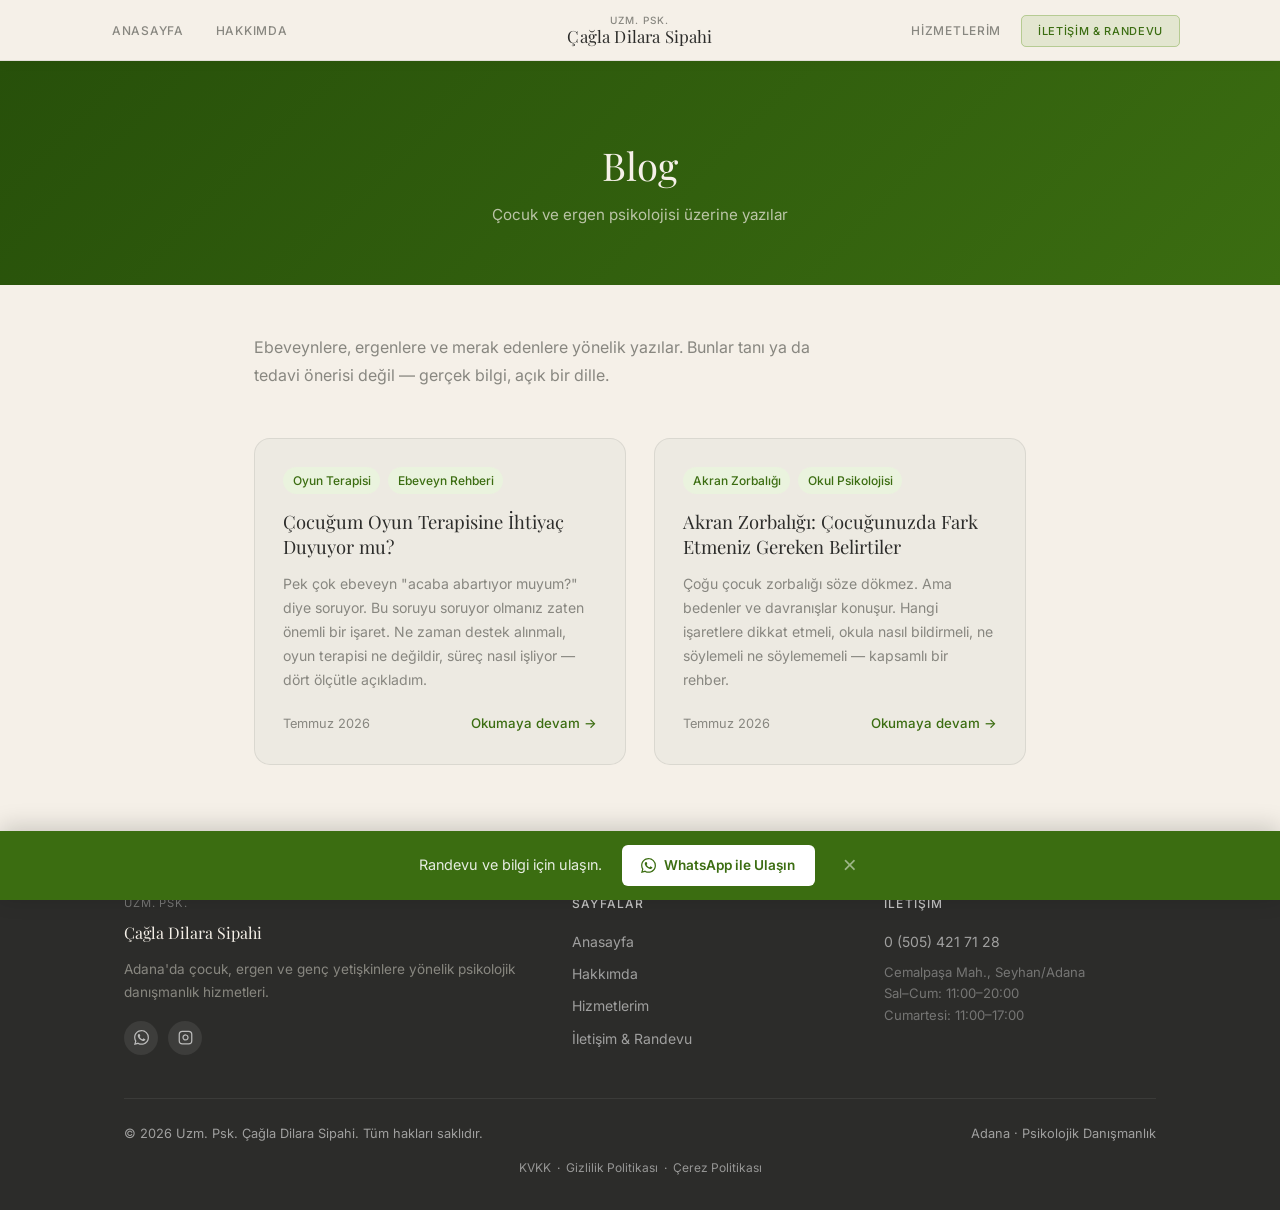
==== commit fc5fea08: "fix: remove free consultation text from sticky CTA bar Co-Authored-By: Claude Sonnet 4.6 <noreply@an" ====
--- a/blog/index.html
+++ b/blog/index.html
@@ -169,7 +169,7 @@
   <!-- STICKY CTA -->
   <div class="sticky-cta" id="stickyCta">
     <div class="sticky-cta-inner">
-      <span class="sticky-cta-text">Sorularınız mı var? <strong>Ücretsiz ön görüşme</strong> için şimdi ulaşın.</span>
+      <span class="sticky-cta-text">Randevu ve bilgi için ulaşın.</span>
       <a href="https://wa.me/905054217128" class="sticky-cta-btn" target="_blank" rel="noopener">
         <svg width="15" height="15" viewBox="0 0 24 24" fill="currentColor" aria-hidden="true"><path d="M17.472 14.382c-.297-.149-1.758-.867-2.03-.967-.273-.099-.471-.148-.67.15-.197.297-.767.966-.94 1.164-.173.199-.347.223-.644.075-.297-.15-1.255-.463-2.39-1.475-.883-.788-1.48-1.761-1.653-2.059-.173-.297-.018-.458.13-.606.134-.133.298-.347.446-.52.149-.174.198-.298.298-.497.099-.198.05-.371-.025-.52-.075-.149-.669-1.612-.916-2.207-.242-.579-.487-.5-.669-.51-.173-.008-.371-.01-.57-.01-.198 0-.52.074-.792.372-.272.297-1.04 1.016-1.04 2.479 0 1.462 1.065 2.875 1.213 3.074.149.198 2.096 3.2 5.077 4.487.709.306 1.262.489 1.694.625.712.227 1.36.195 1.871.118.571-.085 1.758-.719 2.006-1.413.248-.694.248-1.289.173-1.413-.074-.124-.272-.198-.57-.347m-5.421 7.403h-.004a9.87 9.87 0 0 1-5.031-1.378l-.361-.214-3.741.982.998-3.648-.235-.374a9.86 9.86 0 0 1-1.51-5.26c.001-5.45 4.436-9.884 9.888-9.884 2.64 0 5.122 1.03 6.988 2.898a9.825 9.825 0 0 1 2.893 6.994c-.003 5.45-4.437 9.884-9.885 9.884m8.413-18.297A11.815 11.815 0 0 0 12.05 0C5.495 0 .16 5.335.157 11.892c0 2.096.547 4.142 1.588 5.945L.057 24l6.305-1.654a11.882 11.882 0 0 0 5.683 1.448h.005c6.554 0 11.89-5.335 11.893-11.893a11.821 11.821 0 0 0-3.48-8.413z"/></svg>
         WhatsApp ile Ulaşın
